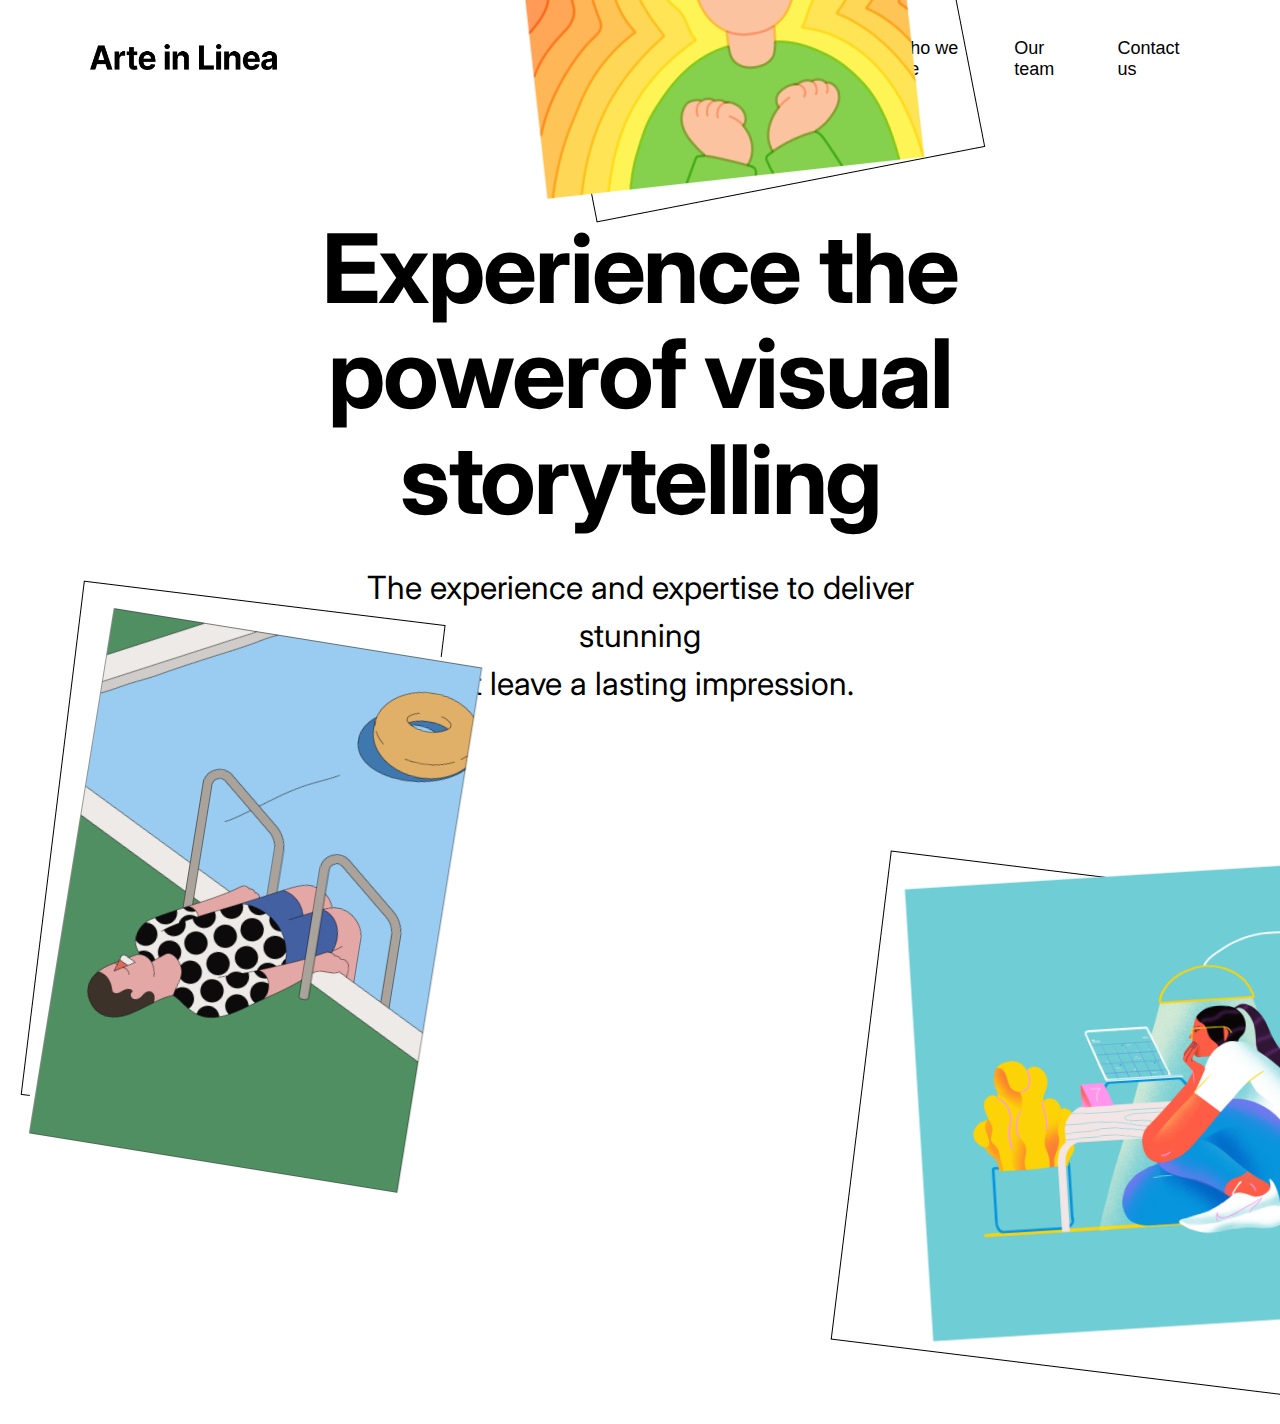
==== index.html @ 61f68f1c "v.1" ====
<!DOCTYPE html>
<html lang="en">
<head>
    <meta charset="UTF-8">
    <meta http-equiv="X-UA-Compatible" content="IE=edge">
    <meta name="viewport" content="width=device-width, initial-scale=1.0">
    <link rel="stylesheet" href="/style/style_home.css">
    <link rel="stylesheet" href="/style/style_header.css">
    <link rel="stylesheet" href="/style/style_footer.css">
    <link rel="stylesheet" href="https://fonts.googleapis.com/css2?family=Inter:wght@100;200;300;400;500;600;700;800;900&family=Helvetica+Neue:wght@100;200;300;400;500;600;700;800;900&display=swap">
    <link rel="stylesheet" href="https://cdnjs.cloudflare.com/ajax/libs/font-awesome/5.15.3/css/all.min.css" />
    <link rel="shortcut icon" href="/img/general/favicon.ico" />
    <script src="https://code.jquery.com/jquery-3.6.0.min.js"></script>
    <script>
        $(document).ready(function () {
            $('.hamburger').click(function () {
                $('.vocimenu').toggleClass('open');
                $('.close-icon').toggle();
            });

            $('.close-icon').click(function () {
                $('.vocimenu').removeClass('open');
                $('.close-icon').hide();
            });
        });
    </script>
    <script>
        if (window.innerWidth <= 767) {
            // Blocca lo scroll sul touchstart
            document.addEventListener('touchstart', function (event) {
                if (event.touches.length > 1) {
                    event.preventDefault();
                }
            }, { passive: false });
    
            // Blocca lo scroll sul touchmove
            document.addEventListener('touchmove', function (event) {
                event.preventDefault();
            }, { passive: false });
        }
    </script>
    
    <title>Arte in linea — Experience the power of visual storytelling</title>
</head>
<header>
    <section class="header">
        <nav class="menu-navigazione">
            <div class="contenitore1">
                <div class="logo-header">
                    <a href="/index.html"><img src="/img/general/marchio.png" alt="Arte In Linea"></a>
                </div>
            </div>
            <div class="contenitore2">
                <div class="hamburger">
                    <div class="hamburger-icon">
                        <span></span>
                        <span></span>
                        <span></span>
                    </div>
                </div>
                <ul class="vocimenu">
                    <li class="active"><a href="index.html">The agency</a></li>
                    <li><a href="/page/whowheare.html">Who we are</a></li>
                    <li><a href="/page/ourteam.html">Our team</a></li>
                    <li><a href="/page/contacts.html">Contact us</a></li>
                </ul>
                <div class="close-icon">
                    <i class="fas fa-times"></i>
                </div>
            </div>
        </nav>
    </section>
</header>
<body>
    <main class="home1">
        <section class="parent">
            <div class="titolohome">
                <h1>Experience the powerof visual storytelling</h1>
            </div>
            <div class="paragrafohome">
                <p>The experience and expertise to deliver stunning<br>that leave a lasting impression.</p>
            </div>
            </div>
        </section>
    </main>
    <main class="home1-2">
        <section class="parent-2">
            <div class="titolohome">
                <h1>Experience the powerof visual storytelling</h1>
            </div>
            <div class="paragrafohome">
                <p>The experience and expertise to deliver stunning that leave a lasting impression.</p>
            </div>
            <div class="button1">
                <button class="bottone">
                    <a href="/page/whowheare.html">Scopri di più</a>
                </button>
            </div>
            <div class="imghome8"><img src="/img/home/home_1.png"></div>
            <div class="imghome9"><img src="/img/home/home_2.png"></div>
            <div class="imghome10"><img src="/img/home/home_3.png"></div>
            <div class="imghome11"><img src="/img/home/home_4.png"></div>
        </section>
    </main>
    <div class="imghome1"><img src="/img/home/home_1.png"></div>
    <div class="imghome2"><img src="/img/home/home_2.png"></div>
    <div class="imghome3"><img src="/img/home/home_3.png"></div>
    <div class="imghome4"><img src="/img/home/home_4.png"></div>
    <div class="rettangolo1"><img src="/img/home/rettnagolo_1.png"></div>
    <div class="rettangolo2"><img src="/img/home/rettnagolo_2.png"></div>
    <div class="rettangolo3"><img src="/img/home/rettnagolo_3.png"></div>
    <div class="rettangolo4"><img src="/img/home/rettnagolo_4.png"></div>
</body>
</html>
---- style/style_home.css ----
/* —————————————— STYLE BODY ——————————————  */
body {
    height: 100%;
    overflow: hidden;
}
.testohomepage1{
    position: relative;
    margin-top: 25vh;
    margin-bottom: 25vh;
    margin-left: auto;
    margin-right: auto;
}

.parent {
    display: grid;
    grid-template-columns: repeat(20, 1fr);
    grid-column-gap: 0px;
}

.titolohome{ 
    grid-area: 3 / 4 / 4 / 18;
    justify-content: center;
    
}

.titolohome h1 {
    font-family: 'Inter';
    font-style: normal;
    font-weight: 700;
    font-size: 96px;
    line-height: 110%;
    text-align: center;
    letter-spacing: -0.022em;
    margin: 0px;
}

.paragrafohome{
    grid-area: 4 / 6 / 5 / 16;
}

.paragrafohome p{
    font-family: 'Inter';
    font-style: normal;
    font-weight: 400;
    font-size: 32px;
    line-height: 48px;
    text-align: center;
}

/*immaginesinistra*/
.imghome1 img{
    position: absolute;
    width: 379.65px;
    height: 541.17px;
    left: 63.45px;
    top: 628.75px;
    transform: rotate(9.18deg);
    z-index: 2;
}
.rettangolo3{
    position: absolute;
    width: 364.43px;
    height: 518.06px;
    left: 20px;
    top: 580px;
    z-index: 1;
}

/*immaginedestra*/
.imghome2 img{
    position: absolute;
    width: 401.46px;
    height: 535.28px;
    left: 1591.67px;
    top: 266.07px;
    transform: rotate(-11.42deg);
    z-index: 2;
}
.rettangolo2{
    position: absolute;
    width: 395.83px;
    height: 505.42px;
    left: 1530px;
    top: 230px;
    z-index: 1; 
}

/*immaginealta*/
.imghome3 img{
    position: absolute;
    width: 381.67px;
    height: 461.44px;
    left: 520px;
    top: -280px;
    transform: matrix(-0.99, 0.11, 0.11, 0.99, 0, 0);
    z-index: 2;
}
.rettangolo1{
    position: absolute;
    width: 381.67px;
    height: 461.44px;
    left: 500px;
    top: -350px;
    z-index: 1;
}

/*immaginebassa*/
.imghome4 img{
    position: absolute;
    width: 580.64px;
    height: 453.77px;
    left: 917.79px;
    top: 870px;
    transform: rotate(-3.6deg);
    z-index: 2;
}
.rettangolo4{
    position: absolute;
    width: 652.94px;
    height: 492.72px;
    left: 830px;
    top: 850px;
    z-index: 1;
}

.home1{
    height: 80vh;
    overflow: hidden;
    display: flex;
    flex-direction: column;
    justify-content: center;
    align-items: center;
}

@media (min-width: 767px) {
    .home1-2 {
        display: none;
    }
    .imghome8 img,
    .imghome9 img,
    .imghome10 img,
    .imghome11 img{
        display: none;
    } 
}
@media (max-width: 767px) {
    .home1 {
        display: none;
    }
    body{
        overflow: hidden;
    }
    .testohomepage1 {
        margin-top: 10vh;
        margin-bottom: 10vh;
        margin-left: auto;
        margin-right: auto;
    }

    .parent-2 {
        display: flex;
        flex-direction: column;
        justify-content: center;
        align-items: center;
        height: 100vh;
        margin-left: 30px;
        margin-right: 30px;
        z-index: 1;
        overflow: hidden;
    }

    .titolohome {
        grid-area: 1fr;
        justify-content: center;
        text-align: left;
    }

    .titolohome h1 {
        font-size: 40px;
        width: 100%;
        text-align: center;
    }

    .paragrafohome {
        grid-area: auto;
        text-align: center;
    }

    .paragrafohome p {
        display: none;
    }

    .imghome1 img,
    .imghome2 img,
    .imghome3 img,
    .imghome4 img {
        display:none;
    }
    .rettangolo3,
    .rettangolo2,
    .rettangolo1,
    .rettangolo4 {
        display: none;
    }

    .button1 button{
        text-transform: uppercase;
        color: #000000;
    }
    .bottone a{
        color: #000000;;
        text-decoration: none;
        font-size: 16px;
        transition-duration: 0.8s;
    }
    .bottone a:hover{
        color: #ffffff;;
        text-decoration: none;
        font-size: 16px;
        transition-duration: 0.8s;
    }
    .bottone{
        margin: 30px;
        background-color: #ffffff;
        border: 1px solid black;
        padding: 10px 20px 10px 20px;
        color: #000000;
        transition-duration: 0.8s;
    }
    .bottone:hover{
        margin: 30px;
        background-color: #000000;
        color: #ffffff;
        border: 1px solid black;
        padding: 10px 20px 10px 20px;
        transition-duration: 0.8s;
    }
    .imghome8 img{
        display: none;
    } 
    .imghome9 img{
        display: block;
        position:absolute;
        align-items: center;
        align-content: center;
        top: 700px;
        left: 0px;
        transform: rotate(-16deg);
        z-index: 1;
    } 
    .imghome10 img{
        display: block;
        position:absolute;
        align-items: center;
        align-content: center;
        top: 200px;
        left: 390px;
        transform: rotate(20deg);
        z-index: 1;
    } 
    .imghome11 img{
        display: block;
        position:absolute;
        align-items: center;
        align-content: center;
        top: -80px;
        left: -550px;
        transform: rotate(50deg);
        z-index: 1;
    } 
}
---- style/style_header.css ----
/* ——————————— STYLE HEADER —————————————— */
body{
  margin: 0px;
  padding: 0px;
}

header {
    padding: 20px 30px 20px 50px;
    background-color: transparent;
    margin-right: 40px;
    margin-left: 40px;
    z-index: 10;
}

header img {
    width: 30%;
}

.menu-navigazione {
    display: flex;
    align-items: center;
}

.menu-navigazione ul {
    list-style: none;
    display: flex;
}

.menu-navigazione ul li {
    margin: 0px 20px;
}
/* ——————————— header style // voci menu —————————————— */
.vocimenu {
    font-size: 18px;
    font-family: 'Helvetica Neue', sans-serif;
    text-decoration: none;
    color: #000000;
}

.vocimenu li {
    position: relative;
  }
  
  .vocimenu li::after {
    content: '';
    position: absolute;
    bottom: 0;
    left: 50%;
    transform: translateX(-50%) scaleX(0);
    width: 0;
    height: 2px;
    background-color: #000;
    transition: transform 0.3s ease-in-out, width 0.3s ease-in-out;
  }
  
  .vocimenu li.active::after,
  .vocimenu li:hover::after {
    transform: translateX(-50%) scaleX(1);
    width: 100%;
  }
  

.vocimenu li a {
    text-decoration: none;
    color: #000;
    position: relative;
    z-index: 1;
}


.menu-navigazione {
    display: flex;
    align-items: center;
    justify-content: space-between;
}
/* ——————————— responsive header —————————————— */
.hamburger {
    display: none;
}

.hamburger-icon {
    width: 30px;
    height: 20px;
    display: flex;
    flex-direction: column;
    justify-content: space-between;
    cursor: pointer;
}

.hamburger-icon span {
    width: 100%;
    height: 2px;
    background-color: #000;
}

.close-icon {
    position: absolute;
    top: 20px;
    right: 20px;
    font-size: 24px;
    color: #000;
    cursor: pointer;
    display: none;
    z-index: 2;
}

@media (max-width: 768px) {
    body {
        margin: 0;
        padding: 0;
    }
      
      header {
        padding: 20px;
        background-color: transparent;
        margin: 0;
        display: flex;
        justify-content: space-between;
        align-items: center;
    }
      
      header img {
        width: 40%;
    }
      
      .menu-navigazione ul {
        display: none;
        opacity: 0;
        visibility: hidden;
        transition: opacity 0.7s ease-in;
        z-index: 3;
    }
      
      .hamburger {
        display: block;
    }
      
      .menu-navigazione ul.open {
        display: flex;
        flex-direction: column;
        position: fixed;
        top: 0;
        left: 0;
        width: 100%;
        height: 100%;
        background-color: #fff;
        z-index: 1;
        padding: 20px;
        justify-content: center;
        align-items: center;
        transition-duration: 0.5s;
        opacity: 1;
        visibility: visible;
    }
      
      .menu-navigazione ul li {
        margin-bottom: 20px;
    }
      
      .menu-open .close-icon {
        display: block;
    }
      
      .vocimenu {
        font-size: 17px;
        align-items: center;
    }
      
      .vocimenu li a {
        font-size: 18px;
        color: #000;
        margin: 10px 0;
    }
}    
/* ————————————— FINE STYLE HEADER ———————————*/
---- style/style_footer.css ----
/* ————————————— STYLE FOOTER ———————————*/
.parent {
    display: grid;
    grid-template-columns: repeat(20, 1fr);
    align-items: center;
    width: 100%;
    margin-top: 20px;
    margin-bottom: 20px;
}

.lineadivisore {
    grid-area: 1 / 2 / 2 / 20; 
}

.lineadivisore hr {
    margin-bottom: 15px;
    border: 1px solid #000000;
}

.div2 {
    margin: 0px;
    padding: 0px;
    grid-area: 6 / 2 / 7 / 4;
    width: 100%;
}

.div3 {
    margin: 0px;
    padding: 0px;
    grid-area: 6 / 4 / 7 / 9;
    font-family: 'Inter', sans-serif;
}

.div4 {
    margin: 0px;
    padding: 0px;
    grid-area: 6 / 13 / 7 / 20; 
    text-align: right;
    float: right;
    display: flex;
    justify-content: right;
    align-items: center;
    font-family: 'Inter', sans-serif;
}

.div2 img{
    width: 150px;
}

.div4 img {
    align-items: center;
    margin-left: 20px;
    width: 25px;
    transition-duration: 700ms;
}

.div4 img:hover {
    border: 1px solid #000000;
    border-radius: 10px;
    margin-right: 0px;
    padding: 2px;
    transition-duration: 700ms;
}

.div3 a {
    text-decoration: underline;
    color: #000000;
    font-weight: 500;
    font-family: 'Inter', sans-serif;
}

.div4 a{
    text-decoration: underline;
    color: #000000;
    font-weight: 500;
    font-family: 'Inter', sans-serif;
}

.mobileparent{
    display: none;
}

/* responsive mobile */
@media (max-width: 768px) {
    main.parent {
        display: none;
    }
    .mobileparent {
        display: flex;
        flex-direction: column;
        align-items: center;
        justify-content: center;
        text-align: center;
        margin-top: 50px;
        margin-bottom: 40px;
    }
    
    .mobileparent .lineadivisore hr {
        border: 1px solid #000000;
        width: 300px;
    }
    
    .mobileparent .div2 img {
        margin-top: 15px;
        width: 150px;
    }
    
    .mobileparent .div3 p {
        font-family: 'Inter', sans-serif;
        margin-top: 20px;
        margin-bottom: 0px;
    }
    
    .mobileparent .div3 a,
    .mobileparent .div4 p a {
        text-decoration: underline;
        color: #000000;
        font-weight: 500;
        font-family: 'Inter', sans-serif;
    }
    
    .mobileparent .div4 {
        display: flex;
        flex-direction: column;
        align-items: center;
        justify-content: center;
        margin-bottom: 10px;
    }
    
    .mobileparent .div5 img {
        margin-top: 20px;
        align-items: center;
        width: 50px;
     
    }
    
    .mobileparent .div5 {
        display: flex;
        align-items: center;
        justify-content: center;
    }
    
    .mobileparent .div5 a {
        margin: 0 10px;
    }
    
}
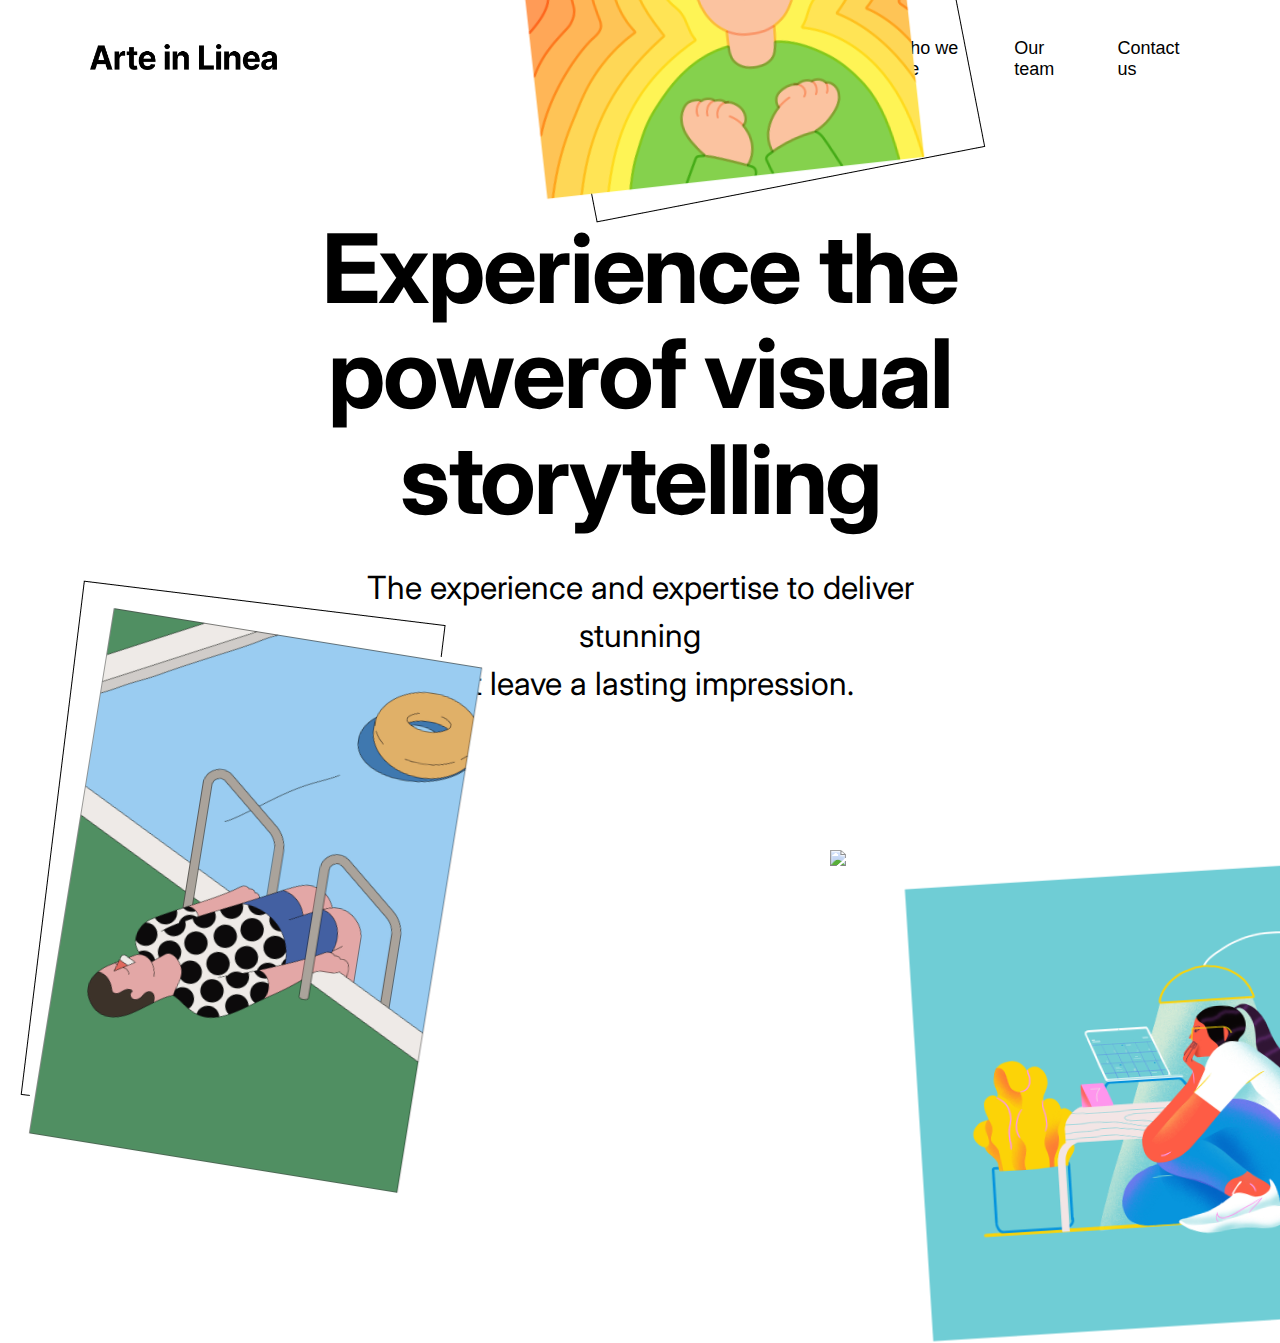
==== commit 315ca22f: "v1.3" ====
--- a/index.html
+++ b/index.html
@@ -4,12 +4,12 @@
     <meta charset="UTF-8">
     <meta http-equiv="X-UA-Compatible" content="IE=edge">
     <meta name="viewport" content="width=device-width, initial-scale=1.0">
-    <link rel="stylesheet" href="/style/style_home.css">
-    <link rel="stylesheet" href="/style/style_header.css">
-    <link rel="stylesheet" href="/style/style_footer.css">
+    <link rel="stylesheet" href="style/style_home.css">
+    <link rel="stylesheet" href="style/style_header.css">
+    <link rel="stylesheet" href="style/style_footer.css">
     <link rel="stylesheet" href="https://fonts.googleapis.com/css2?family=Inter:wght@100;200;300;400;500;600;700;800;900&family=Helvetica+Neue:wght@100;200;300;400;500;600;700;800;900&display=swap">
     <link rel="stylesheet" href="https://cdnjs.cloudflare.com/ajax/libs/font-awesome/5.15.3/css/all.min.css" />
-    <link rel="shortcut icon" href="/img/general/favicon.ico" />
+    <link rel="shortcut icon" href="img/general/favicon.ico" />
     <script src="https://code.jquery.com/jquery-3.6.0.min.js"></script>
     <script>
         $(document).ready(function () {
@@ -47,7 +47,7 @@
         <nav class="menu-navigazione">
             <div class="contenitore1">
                 <div class="logo-header">
-                    <a href="/index.html"><img src="/img/general/marchio.png" alt="Arte In Linea"></a>
+                    <a href="/index.html"><img src="img/general/marchio.png" alt="Arte In Linea"></a>
                 </div>
             </div>
             <div class="contenitore2">
@@ -60,9 +60,9 @@
                 </div>
                 <ul class="vocimenu">
                     <li class="active"><a href="index.html">The agency</a></li>
-                    <li><a href="/page/whowheare.html">Who we are</a></li>
-                    <li><a href="/page/ourteam.html">Our team</a></li>
-                    <li><a href="/page/contacts.html">Contact us</a></li>
+                    <li><a href="page/whowheare.html">Who we are</a></li>
+                    <li><a href="page/ourteam.html">Our team</a></li>
+                    <li><a href="page/contacts.html">Contact us</a></li>
                 </ul>
                 <div class="close-icon">
                     <i class="fas fa-times"></i>
@@ -93,22 +93,22 @@
             </div>
             <div class="button1">
                 <button class="bottone">
-                    <a href="/page/whowheare.html">Scopri di più</a>
+                    <a href="page/whowheare.html">Scopri di più</a>
                 </button>
             </div>
-            <div class="imghome8"><img src="/img/home/home_1.png"></div>
-            <div class="imghome9"><img src="/img/home/home_2.png"></div>
-            <div class="imghome10"><img src="/img/home/home_3.png"></div>
-            <div class="imghome11"><img src="/img/home/home_4.png"></div>
+            <div class="imghome8"><img src="img/home/home_1.png"></div>
+            <div class="imghome9"><img src="img/home/home_2.png"></div>
+            <div class="imghome10"><img src="img/home/home_3.png"></div>
+            <div class="imghome11"><img src="img/home/home_4.png"></div>
         </section>
     </main>
-    <div class="imghome1"><img src="/img/home/home_1.png"></div>
-    <div class="imghome2"><img src="/img/home/home_2.png"></div>
-    <div class="imghome3"><img src="/img/home/home_3.png"></div>
-    <div class="imghome4"><img src="/img/home/home_4.png"></div>
-    <div class="rettangolo1"><img src="/img/home/rettnagolo_1.png"></div>
-    <div class="rettangolo2"><img src="/img/home/rettnagolo_2.png"></div>
-    <div class="rettangolo3"><img src="/img/home/rettnagolo_3.png"></div>
-    <div class="rettangolo4"><img src="/img/home/rettnagolo_4.png"></div>
+    <div class="imghome1"><img src="img/home/home_1.png"></div>
+    <div class="imghome2"><img src="img/home/home_2.png"></div>
+    <div class="imghome3"><img src="img/home/home_3.png"></div>
+    <div class="imghome4"><img src="img/home/home_4.png"></div>
+    <div class="rettangolo1"><img src="img/home/rettnagolo_1.png"></div>
+    <div class="rettangolo2"><img src="img/home/rettnagolo_2.png"></div>
+    <div class="rettangolo3"><img src="img/home/rettnagolo_3.png"></div>
+    <div class="rettangolo4"><img src="/mg/home/rettnagolo_4.png"></div>
 </body>
-</html>+</html>
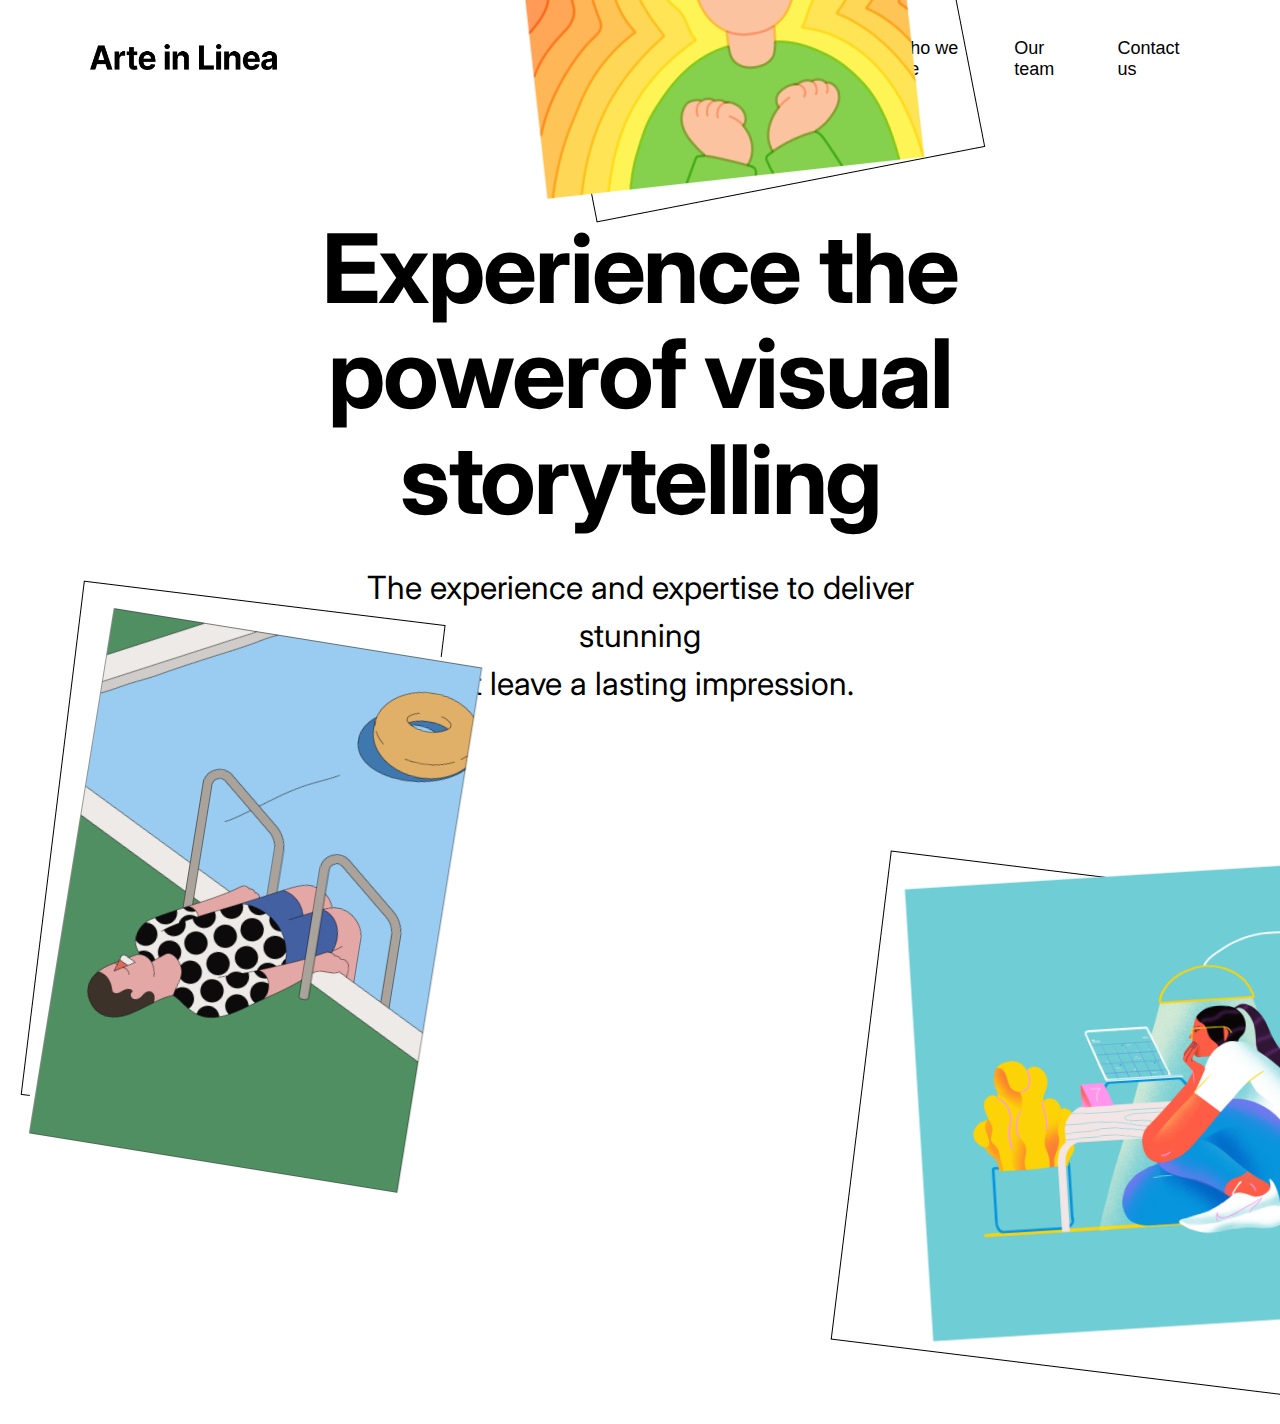
==== commit d702fabf: "v.4" ====
--- a/index.html
+++ b/index.html
@@ -109,6 +109,6 @@
     <div class="rettangolo1"><img src="img/home/rettnagolo_1.png"></div>
     <div class="rettangolo2"><img src="img/home/rettnagolo_2.png"></div>
     <div class="rettangolo3"><img src="img/home/rettnagolo_3.png"></div>
-    <div class="rettangolo4"><img src="/mg/home/rettnagolo_4.png"></div>
+    <div class="rettangolo4"><img src="img/home/rettnagolo_4.png"></div>
 </body>
 </html>
